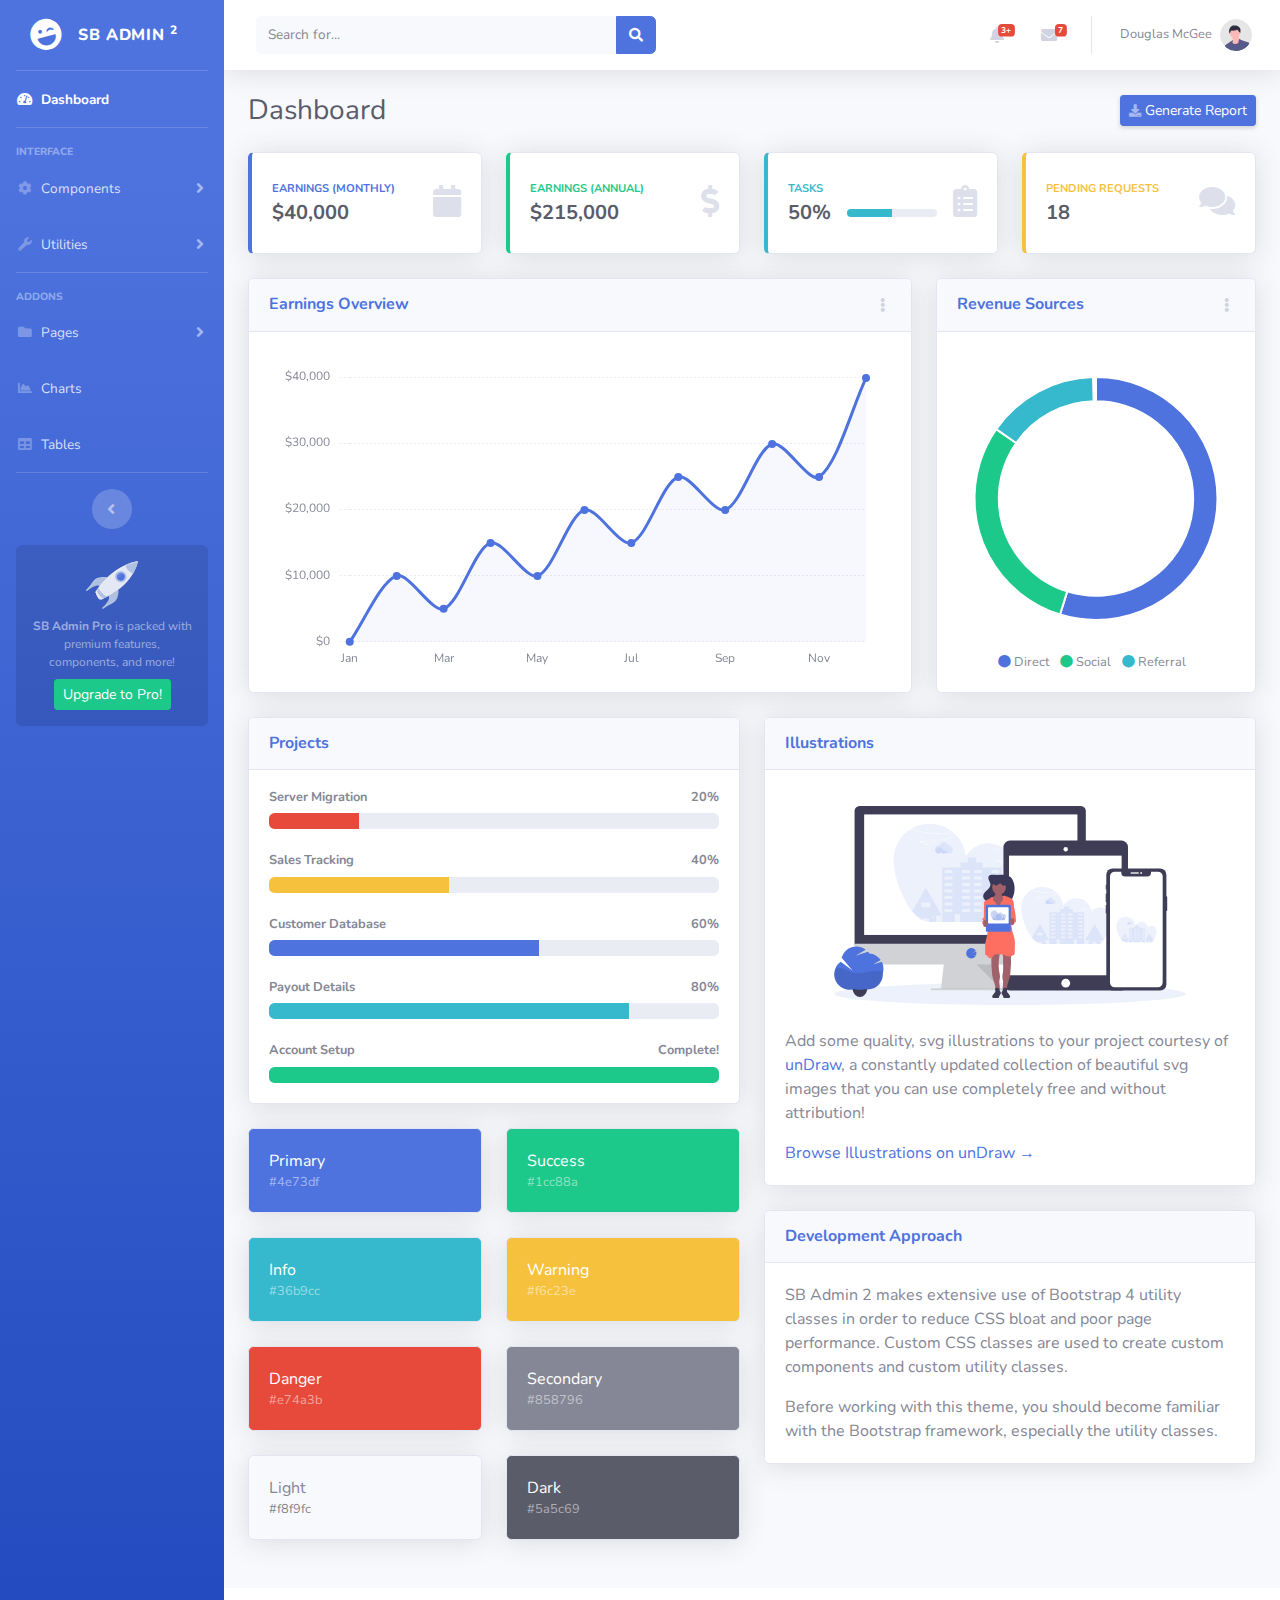
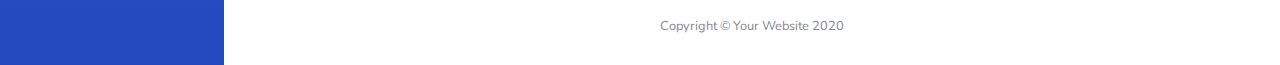
==== index.html @ 102c2aad "Initial commit" ====
<!DOCTYPE html>
<html lang="en">

<head>

    <meta charset="utf-8">
    <meta http-equiv="X-UA-Compatible" content="IE=edge">
    <meta name="viewport" content="width=device-width, initial-scale=1, shrink-to-fit=no">
    <meta name="description" content="">
    <meta name="author" content="">

    <title>SB Admin 2 - Dashboard</title>

    <!-- Custom fonts for this template-->
    <link href="vendor/fontawesome-free/css/all.min.css" rel="stylesheet" type="text/css">
    <link
        href="https://fonts.googleapis.com/css?family=Nunito:200,200i,300,300i,400,400i,600,600i,700,700i,800,800i,900,900i"
        rel="stylesheet">

    <!-- Custom styles for this template-->
    <link href="css/sb-admin-2.min.css" rel="stylesheet">

</head>

<body id="page-top">

    <!-- Page Wrapper -->
    <div id="wrapper">

        <!-- Sidebar -->
        <ul class="navbar-nav bg-gradient-primary sidebar sidebar-dark accordion" id="accordionSidebar">

            <!-- Sidebar - Brand -->
            <a class="sidebar-brand d-flex align-items-center justify-content-center" href="index.html">
                <div class="sidebar-brand-icon rotate-n-15">
                    <i class="fas fa-laugh-wink"></i>
                </div>
                <div class="sidebar-brand-text mx-3">SB Admin <sup>2</sup></div>
            </a>

            <!-- Divider -->
            <hr class="sidebar-divider my-0">

            <!-- Nav Item - Dashboard -->
            <li class="nav-item active">
                <a class="nav-link" href="index.html">
                    <i class="fas fa-fw fa-tachometer-alt"></i>
                    <span>Dashboard</span></a>
            </li>

            <!-- Divider -->
            <hr class="sidebar-divider">

            <!-- Heading -->
            <div class="sidebar-heading">
                Interface
            </div>

            <!-- Nav Item - Pages Collapse Menu -->
            <li class="nav-item">
                <a class="nav-link collapsed" href="#" data-toggle="collapse" data-target="#collapseTwo"
                    aria-expanded="true" aria-controls="collapseTwo">
                    <i class="fas fa-fw fa-cog"></i>
                    <span>Components</span>
                </a>
                <div id="collapseTwo" class="collapse" aria-labelledby="headingTwo" data-parent="#accordionSidebar">
                    <div class="bg-white py-2 collapse-inner rounded">
                        <h6 class="collapse-header">Custom Components:</h6>
                        <a class="collapse-item" href="buttons.html">Buttons</a>
                        <a class="collapse-item" href="cards.html">Cards</a>
                    </div>
                </div>
            </li>

            <!-- Nav Item - Utilities Collapse Menu -->
            <li class="nav-item">
                <a class="nav-link collapsed" href="#" data-toggle="collapse" data-target="#collapseUtilities"
                    aria-expanded="true" aria-controls="collapseUtilities">
                    <i class="fas fa-fw fa-wrench"></i>
                    <span>Utilities</span>
                </a>
                <div id="collapseUtilities" class="collapse" aria-labelledby="headingUtilities"
                    data-parent="#accordionSidebar">
                    <div class="bg-white py-2 collapse-inner rounded">
                        <h6 class="collapse-header">Custom Utilities:</h6>
                        <a class="collapse-item" href="utilities-color.html">Colors</a>
                        <a class="collapse-item" href="utilities-border.html">Borders</a>
                        <a class="collapse-item" href="utilities-animation.html">Animations</a>
                        <a class="collapse-item" href="utilities-other.html">Other</a>
                    </div>
                </div>
            </li>

            <!-- Divider -->
            <hr class="sidebar-divider">

            <!-- Heading -->
            <div class="sidebar-heading">
                Addons
            </div>

            <!-- Nav Item - Pages Collapse Menu -->
            <li class="nav-item">
                <a class="nav-link collapsed" href="#" data-toggle="collapse" data-target="#collapsePages"
                    aria-expanded="true" aria-controls="collapsePages">
                    <i class="fas fa-fw fa-folder"></i>
                    <span>Pages</span>
                </a>
                <div id="collapsePages" class="collapse" aria-labelledby="headingPages" data-parent="#accordionSidebar">
                    <div class="bg-white py-2 collapse-inner rounded">
                        <h6 class="collapse-header">Login Screens:</h6>
                        <a class="collapse-item" href="login.html">Login</a>
                        <a class="collapse-item" href="register.html">Register</a>
                        <a class="collapse-item" href="forgot-password.html">Forgot Password</a>
                        <div class="collapse-divider"></div>
                        <h6 class="collapse-header">Other Pages:</h6>
                        <a class="collapse-item" href="404.html">404 Page</a>
                        <a class="collapse-item" href="blank.html">Blank Page</a>
                    </div>
                </div>
            </li>

            <!-- Nav Item - Charts -->
            <li class="nav-item">
                <a class="nav-link" href="charts.html">
                    <i class="fas fa-fw fa-chart-area"></i>
                    <span>Charts</span></a>
            </li>

            <!-- Nav Item - Tables -->
            <li class="nav-item">
                <a class="nav-link" href="tables.html">
                    <i class="fas fa-fw fa-table"></i>
                    <span>Tables</span></a>
            </li>

            <!-- Divider -->
            <hr class="sidebar-divider d-none d-md-block">

            <!-- Sidebar Toggler (Sidebar) -->
            <div class="text-center d-none d-md-inline">
                <button class="rounded-circle border-0" id="sidebarToggle"></button>
            </div>

            <!-- Sidebar Message -->
            <div class="sidebar-card">
                <img class="sidebar-card-illustration mb-2" src="img/undraw_rocket.svg" alt="">
                <p class="text-center mb-2"><strong>SB Admin Pro</strong> is packed with premium features, components, and more!</p>
                <a class="btn btn-success btn-sm" href="https://startbootstrap.com/theme/sb-admin-pro">Upgrade to Pro!</a>
            </div>

        </ul>
        <!-- End of Sidebar -->

        <!-- Content Wrapper -->
        <div id="content-wrapper" class="d-flex flex-column">

            <!-- Main Content -->
            <div id="content">

                <!-- Topbar -->
                <nav class="navbar navbar-expand navbar-light bg-white topbar mb-4 static-top shadow">

                    <!-- Sidebar Toggle (Topbar) -->
                    <button id="sidebarToggleTop" class="btn btn-link d-md-none rounded-circle mr-3">
                        <i class="fa fa-bars"></i>
                    </button>

                    <!-- Topbar Search -->
                    <form
                        class="d-none d-sm-inline-block form-inline mr-auto ml-md-3 my-2 my-md-0 mw-100 navbar-search">
                        <div class="input-group">
                            <input type="text" class="form-control bg-light border-0 small" placeholder="Search for..."
                                aria-label="Search" aria-describedby="basic-addon2">
                            <div class="input-group-append">
                                <button class="btn btn-primary" type="button">
                                    <i class="fas fa-search fa-sm"></i>
                                </button>
                            </div>
                        </div>
                    </form>

                    <!-- Topbar Navbar -->
                    <ul class="navbar-nav ml-auto">

                        <!-- Nav Item - Search Dropdown (Visible Only XS) -->
                        <li class="nav-item dropdown no-arrow d-sm-none">
                            <a class="nav-link dropdown-toggle" href="#" id="searchDropdown" role="button"
                                data-toggle="dropdown" aria-haspopup="true" aria-expanded="false">
                                <i class="fas fa-search fa-fw"></i>
                            </a>
                            <!-- Dropdown - Messages -->
                            <div class="dropdown-menu dropdown-menu-right p-3 shadow animated--grow-in"
                                aria-labelledby="searchDropdown">
                                <form class="form-inline mr-auto w-100 navbar-search">
                                    <div class="input-group">
                                        <input type="text" class="form-control bg-light border-0 small"
                                            placeholder="Search for..." aria-label="Search"
                                            aria-describedby="basic-addon2">
                                        <div class="input-group-append">
                                            <button class="btn btn-primary" type="button">
                                                <i class="fas fa-search fa-sm"></i>
                                            </button>
                                        </div>
                                    </div>
                                </form>
                            </div>
                        </li>

                        <!-- Nav Item - Alerts -->
                        <li class="nav-item dropdown no-arrow mx-1">
                            <a class="nav-link dropdown-toggle" href="#" id="alertsDropdown" role="button"
                                data-toggle="dropdown" aria-haspopup="true" aria-expanded="false">
                                <i class="fas fa-bell fa-fw"></i>
                                <!-- Counter - Alerts -->
                                <span class="badge badge-danger badge-counter">3+</span>
                            </a>
                            <!-- Dropdown - Alerts -->
                            <div class="dropdown-list dropdown-menu dropdown-menu-right shadow animated--grow-in"
                                aria-labelledby="alertsDropdown">
                                <h6 class="dropdown-header">
                                    Alerts Center
                                </h6>
                                <a class="dropdown-item d-flex align-items-center" href="#">
                                    <div class="mr-3">
                                        <div class="icon-circle bg-primary">
                                            <i class="fas fa-file-alt text-white"></i>
                                        </div>
                                    </div>
                                    <div>
                                        <div class="small text-gray-500">December 12, 2019</div>
                                        <span class="font-weight-bold">A new monthly report is ready to download!</span>
                                    </div>
                                </a>
                                <a class="dropdown-item d-flex align-items-center" href="#">
                                    <div class="mr-3">
                                        <div class="icon-circle bg-success">
                                            <i class="fas fa-donate text-white"></i>
                                        </div>
                                    </div>
                                    <div>
                                        <div class="small text-gray-500">December 7, 2019</div>
                                        $290.29 has been deposited into your account!
                                    </div>
                                </a>
                                <a class="dropdown-item d-flex align-items-center" href="#">
                                    <div class="mr-3">
                                        <div class="icon-circle bg-warning">
                                            <i class="fas fa-exclamation-triangle text-white"></i>
                                        </div>
                                    </div>
                                    <div>
                                        <div class="small text-gray-500">December 2, 2019</div>
                                        Spending Alert: We've noticed unusually high spending for your account.
                                    </div>
                                </a>
                                <a class="dropdown-item text-center small text-gray-500" href="#">Show All Alerts</a>
                            </div>
                        </li>

                        <!-- Nav Item - Messages -->
                        <li class="nav-item dropdown no-arrow mx-1">
                            <a class="nav-link dropdown-toggle" href="#" id="messagesDropdown" role="button"
                                data-toggle="dropdown" aria-haspopup="true" aria-expanded="false">
                                <i class="fas fa-envelope fa-fw"></i>
                                <!-- Counter - Messages -->
                                <span class="badge badge-danger badge-counter">7</span>
                            </a>
                            <!-- Dropdown - Messages -->
                            <div class="dropdown-list dropdown-menu dropdown-menu-right shadow animated--grow-in"
                                aria-labelledby="messagesDropdown">
                                <h6 class="dropdown-header">
                                    Message Center
                                </h6>
                                <a class="dropdown-item d-flex align-items-center" href="#">
                                    <div class="dropdown-list-image mr-3">
                                        <img class="rounded-circle" src="img/undraw_profile_1.svg"
                                            alt="">
                                        <div class="status-indicator bg-success"></div>
                                    </div>
                                    <div class="font-weight-bold">
                                        <div class="text-truncate">Hi there! I am wondering if you can help me with a
                                            problem I've been having.</div>
                                        <div class="small text-gray-500">Emily Fowler · 58m</div>
                                    </div>
                                </a>
                                <a class="dropdown-item d-flex align-items-center" href="#">
                                    <div class="dropdown-list-image mr-3">
                                        <img class="rounded-circle" src="img/undraw_profile_2.svg"
                                            alt="">
                                        <div class="status-indicator"></div>
                                    </div>
                                    <div>
                                        <div class="text-truncate">I have the photos that you ordered last month, how
                                            would you like them sent to you?</div>
                                        <div class="small text-gray-500">Jae Chun · 1d</div>
                                    </div>
                                </a>
                                <a class="dropdown-item d-flex align-items-center" href="#">
                                    <div class="dropdown-list-image mr-3">
                                        <img class="rounded-circle" src="img/undraw_profile_3.svg"
                                            alt="">
                                        <div class="status-indicator bg-warning"></div>
                                    </div>
                                    <div>
                                        <div class="text-truncate">Last month's report looks great, I am very happy with
                                            the progress so far, keep up the good work!</div>
                                        <div class="small text-gray-500">Morgan Alvarez · 2d</div>
                                    </div>
                                </a>
                                <a class="dropdown-item d-flex align-items-center" href="#">
                                    <div class="dropdown-list-image mr-3">
                                        <img class="rounded-circle" src="https://source.unsplash.com/Mv9hjnEUHR4/60x60"
                                            alt="">
                                        <div class="status-indicator bg-success"></div>
                                    </div>
                                    <div>
                                        <div class="text-truncate">Am I a good boy? The reason I ask is because someone
                                            told me that people say this to all dogs, even if they aren't good...</div>
                                        <div class="small text-gray-500">Chicken the Dog · 2w</div>
                                    </div>
                                </a>
                                <a class="dropdown-item text-center small text-gray-500" href="#">Read More Messages</a>
                            </div>
                        </li>

                        <div class="topbar-divider d-none d-sm-block"></div>

                        <!-- Nav Item - User Information -->
                        <li class="nav-item dropdown no-arrow">
                            <a class="nav-link dropdown-toggle" href="#" id="userDropdown" role="button"
                                data-toggle="dropdown" aria-haspopup="true" aria-expanded="false">
                                <span class="mr-2 d-none d-lg-inline text-gray-600 small">Douglas McGee</span>
                                <img class="img-profile rounded-circle"
                                    src="img/undraw_profile.svg">
                            </a>
                            <!-- Dropdown - User Information -->
                            <div class="dropdown-menu dropdown-menu-right shadow animated--grow-in"
                                aria-labelledby="userDropdown">
                                <a class="dropdown-item" href="#">
                                    <i class="fas fa-user fa-sm fa-fw mr-2 text-gray-400"></i>
                                    Profile
                                </a>
                                <a class="dropdown-item" href="#">
                                    <i class="fas fa-cogs fa-sm fa-fw mr-2 text-gray-400"></i>
                                    Settings
                                </a>
                                <a class="dropdown-item" href="#">
                                    <i class="fas fa-list fa-sm fa-fw mr-2 text-gray-400"></i>
                                    Activity Log
                                </a>
                                <div class="dropdown-divider"></div>
                                <a class="dropdown-item" href="#" data-toggle="modal" data-target="#logoutModal">
                                    <i class="fas fa-sign-out-alt fa-sm fa-fw mr-2 text-gray-400"></i>
                                    Logout
                                </a>
                            </div>
                        </li>

                    </ul>

                </nav>
                <!-- End of Topbar -->

                <!-- Begin Page Content -->
                <div class="container-fluid">

                    <!-- Page Heading -->
                    <div class="d-sm-flex align-items-center justify-content-between mb-4">
                        <h1 class="h3 mb-0 text-gray-800">Dashboard</h1>
                        <a href="#" class="d-none d-sm-inline-block btn btn-sm btn-primary shadow-sm"><i
                                class="fas fa-download fa-sm text-white-50"></i> Generate Report</a>
                    </div>

                    <!-- Content Row -->
                    <div class="row">

                        <!-- Earnings (Monthly) Card Example -->
                        <div class="col-xl-3 col-md-6 mb-4">
                            <div class="card border-left-primary shadow h-100 py-2">
                                <div class="card-body">
                                    <div class="row no-gutters align-items-center">
                                        <div class="col mr-2">
                                            <div class="text-xs font-weight-bold text-primary text-uppercase mb-1">
                                                Earnings (Monthly)</div>
                                            <div class="h5 mb-0 font-weight-bold text-gray-800">$40,000</div>
                                        </div>
                                        <div class="col-auto">
                                            <i class="fas fa-calendar fa-2x text-gray-300"></i>
                                        </div>
                                    </div>
                                </div>
                            </div>
                        </div>

                        <!-- Earnings (Monthly) Card Example -->
                        <div class="col-xl-3 col-md-6 mb-4">
                            <div class="card border-left-success shadow h-100 py-2">
                                <div class="card-body">
                                    <div class="row no-gutters align-items-center">
                                        <div class="col mr-2">
                                            <div class="text-xs font-weight-bold text-success text-uppercase mb-1">
                                                Earnings (Annual)</div>
                                            <div class="h5 mb-0 font-weight-bold text-gray-800">$215,000</div>
                                        </div>
                                        <div class="col-auto">
                                            <i class="fas fa-dollar-sign fa-2x text-gray-300"></i>
                                        </div>
                                    </div>
                                </div>
                            </div>
                        </div>

                        <!-- Earnings (Monthly) Card Example -->
                        <div class="col-xl-3 col-md-6 mb-4">
                            <div class="card border-left-info shadow h-100 py-2">
                                <div class="card-body">
                                    <div class="row no-gutters align-items-center">
                                        <div class="col mr-2">
                                            <div class="text-xs font-weight-bold text-info text-uppercase mb-1">Tasks
                                            </div>
                                            <div class="row no-gutters align-items-center">
                                                <div class="col-auto">
                                                    <div class="h5 mb-0 mr-3 font-weight-bold text-gray-800">50%</div>
                                                </div>
                                                <div class="col">
                                                    <div class="progress progress-sm mr-2">
                                                        <div class="progress-bar bg-info" role="progressbar"
                                                            style="width: 50%" aria-valuenow="50" aria-valuemin="0"
                                                            aria-valuemax="100"></div>
                                                    </div>
                                                </div>
                                            </div>
                                        </div>
                                        <div class="col-auto">
                                            <i class="fas fa-clipboard-list fa-2x text-gray-300"></i>
                                        </div>
                                    </div>
                                </div>
                            </div>
                        </div>

                        <!-- Pending Requests Card Example -->
                        <div class="col-xl-3 col-md-6 mb-4">
                            <div class="card border-left-warning shadow h-100 py-2">
                                <div class="card-body">
                                    <div class="row no-gutters align-items-center">
                                        <div class="col mr-2">
                                            <div class="text-xs font-weight-bold text-warning text-uppercase mb-1">
                                                Pending Requests</div>
                                            <div class="h5 mb-0 font-weight-bold text-gray-800">18</div>
                                        </div>
                                        <div class="col-auto">
                                            <i class="fas fa-comments fa-2x text-gray-300"></i>
                                        </div>
                                    </div>
                                </div>
                            </div>
                        </div>
                    </div>

                    <!-- Content Row -->

                    <div class="row">

                        <!-- Area Chart -->
                        <div class="col-xl-8 col-lg-7">
                            <div class="card shadow mb-4">
                                <!-- Card Header - Dropdown -->
                                <div
                                    class="card-header py-3 d-flex flex-row align-items-center justify-content-between">
                                    <h6 class="m-0 font-weight-bold text-primary">Earnings Overview</h6>
                                    <div class="dropdown no-arrow">
                                        <a class="dropdown-toggle" href="#" role="button" id="dropdownMenuLink"
                                            data-toggle="dropdown" aria-haspopup="true" aria-expanded="false">
                                            <i class="fas fa-ellipsis-v fa-sm fa-fw text-gray-400"></i>
                                        </a>
                                        <div class="dropdown-menu dropdown-menu-right shadow animated--fade-in"
                                            aria-labelledby="dropdownMenuLink">
                                            <div class="dropdown-header">Dropdown Header:</div>
                                            <a class="dropdown-item" href="#">Action</a>
                                            <a class="dropdown-item" href="#">Another action</a>
                                            <div class="dropdown-divider"></div>
                                            <a class="dropdown-item" href="#">Something else here</a>
                                        </div>
                                    </div>
                                </div>
                                <!-- Card Body -->
                                <div class="card-body">
                                    <div class="chart-area">
                                        <canvas id="myAreaChart"></canvas>
                                    </div>
                                </div>
                            </div>
                        </div>

                        <!-- Pie Chart -->
                        <div class="col-xl-4 col-lg-5">
                            <div class="card shadow mb-4">
                                <!-- Card Header - Dropdown -->
                                <div
                                    class="card-header py-3 d-flex flex-row align-items-center justify-content-between">
                                    <h6 class="m-0 font-weight-bold text-primary">Revenue Sources</h6>
                                    <div class="dropdown no-arrow">
                                        <a class="dropdown-toggle" href="#" role="button" id="dropdownMenuLink"
                                            data-toggle="dropdown" aria-haspopup="true" aria-expanded="false">
                                            <i class="fas fa-ellipsis-v fa-sm fa-fw text-gray-400"></i>
                                        </a>
                                        <div class="dropdown-menu dropdown-menu-right shadow animated--fade-in"
                                            aria-labelledby="dropdownMenuLink">
                                            <div class="dropdown-header">Dropdown Header:</div>
                                            <a class="dropdown-item" href="#">Action</a>
                                            <a class="dropdown-item" href="#">Another action</a>
                                            <div class="dropdown-divider"></div>
                                            <a class="dropdown-item" href="#">Something else here</a>
                                        </div>
                                    </div>
                                </div>
                                <!-- Card Body -->
                                <div class="card-body">
                                    <div class="chart-pie pt-4 pb-2">
                                        <canvas id="myPieChart"></canvas>
                                    </div>
                                    <div class="mt-4 text-center small">
                                        <span class="mr-2">
                                            <i class="fas fa-circle text-primary"></i> Direct
                                        </span>
                                        <span class="mr-2">
                                            <i class="fas fa-circle text-success"></i> Social
                                        </span>
                                        <span class="mr-2">
                                            <i class="fas fa-circle text-info"></i> Referral
                                        </span>
                                    </div>
                                </div>
                            </div>
                        </div>
                    </div>

                    <!-- Content Row -->
                    <div class="row">

                        <!-- Content Column -->
                        <div class="col-lg-6 mb-4">

                            <!-- Project Card Example -->
                            <div class="card shadow mb-4">
                                <div class="card-header py-3">
                                    <h6 class="m-0 font-weight-bold text-primary">Projects</h6>
                                </div>
                                <div class="card-body">
                                    <h4 class="small font-weight-bold">Server Migration <span
                                            class="float-right">20%</span></h4>
                                    <div class="progress mb-4">
                                        <div class="progress-bar bg-danger" role="progressbar" style="width: 20%"
                                            aria-valuenow="20" aria-valuemin="0" aria-valuemax="100"></div>
                                    </div>
                                    <h4 class="small font-weight-bold">Sales Tracking <span
                                            class="float-right">40%</span></h4>
                                    <div class="progress mb-4">
                                        <div class="progress-bar bg-warning" role="progressbar" style="width: 40%"
                                            aria-valuenow="40" aria-valuemin="0" aria-valuemax="100"></div>
                                    </div>
                                    <h4 class="small font-weight-bold">Customer Database <span
                                            class="float-right">60%</span></h4>
                                    <div class="progress mb-4">
                                        <div class="progress-bar" role="progressbar" style="width: 60%"
                                            aria-valuenow="60" aria-valuemin="0" aria-valuemax="100"></div>
                                    </div>
                                    <h4 class="small font-weight-bold">Payout Details <span
                                            class="float-right">80%</span></h4>
                                    <div class="progress mb-4">
                                        <div class="progress-bar bg-info" role="progressbar" style="width: 80%"
                                            aria-valuenow="80" aria-valuemin="0" aria-valuemax="100"></div>
                                    </div>
                                    <h4 class="small font-weight-bold">Account Setup <span
                                            class="float-right">Complete!</span></h4>
                                    <div class="progress">
                                        <div class="progress-bar bg-success" role="progressbar" style="width: 100%"
                                            aria-valuenow="100" aria-valuemin="0" aria-valuemax="100"></div>
                                    </div>
                                </div>
                            </div>

                            <!-- Color System -->
                            <div class="row">
                                <div class="col-lg-6 mb-4">
                                    <div class="card bg-primary text-white shadow">
                                        <div class="card-body">
                                            Primary
                                            <div class="text-white-50 small">#4e73df</div>
                                        </div>
                                    </div>
                                </div>
                                <div class="col-lg-6 mb-4">
                                    <div class="card bg-success text-white shadow">
                                        <div class="card-body">
                                            Success
                                            <div class="text-white-50 small">#1cc88a</div>
                                        </div>
                                    </div>
                                </div>
                                <div class="col-lg-6 mb-4">
                                    <div class="card bg-info text-white shadow">
                                        <div class="card-body">
                                            Info
                                            <div class="text-white-50 small">#36b9cc</div>
                                        </div>
                                    </div>
                                </div>
                                <div class="col-lg-6 mb-4">
                                    <div class="card bg-warning text-white shadow">
                                        <div class="card-body">
                                            Warning
                                            <div class="text-white-50 small">#f6c23e</div>
                                        </div>
                                    </div>
                                </div>
                                <div class="col-lg-6 mb-4">
                                    <div class="card bg-danger text-white shadow">
                                        <div class="card-body">
                                            Danger
                                            <div class="text-white-50 small">#e74a3b</div>
                                        </div>
                                    </div>
                                </div>
                                <div class="col-lg-6 mb-4">
                                    <div class="card bg-secondary text-white shadow">
                                        <div class="card-body">
                                            Secondary
                                            <div class="text-white-50 small">#858796</div>
                                        </div>
                                    </div>
                                </div>
                                <div class="col-lg-6 mb-4">
                                    <div class="card bg-light text-black shadow">
                                        <div class="card-body">
                                            Light
                                            <div class="text-black-50 small">#f8f9fc</div>
                                        </div>
                                    </div>
                                </div>
                                <div class="col-lg-6 mb-4">
                                    <div class="card bg-dark text-white shadow">
                                        <div class="card-body">
                                            Dark
                                            <div class="text-white-50 small">#5a5c69</div>
                                        </div>
                                    </div>
                                </div>
                            </div>

                        </div>

                        <div class="col-lg-6 mb-4">

                            <!-- Illustrations -->
                            <div class="card shadow mb-4">
                                <div class="card-header py-3">
                                    <h6 class="m-0 font-weight-bold text-primary">Illustrations</h6>
                                </div>
                                <div class="card-body">
                                    <div class="text-center">
                                        <img class="img-fluid px-3 px-sm-4 mt-3 mb-4" style="width: 25rem;"
                                            src="img/undraw_posting_photo.svg" alt="">
                                    </div>
                                    <p>Add some quality, svg illustrations to your project courtesy of <a
                                            target="_blank" rel="nofollow" href="https://undraw.co/">unDraw</a>, a
                                        constantly updated collection of beautiful svg images that you can use
                                        completely free and without attribution!</p>
                                    <a target="_blank" rel="nofollow" href="https://undraw.co/">Browse Illustrations on
                                        unDraw &rarr;</a>
                                </div>
                            </div>

                            <!-- Approach -->
                            <div class="card shadow mb-4">
                                <div class="card-header py-3">
                                    <h6 class="m-0 font-weight-bold text-primary">Development Approach</h6>
                                </div>
                                <div class="card-body">
                                    <p>SB Admin 2 makes extensive use of Bootstrap 4 utility classes in order to reduce
                                        CSS bloat and poor page performance. Custom CSS classes are used to create
                                        custom components and custom utility classes.</p>
                                    <p class="mb-0">Before working with this theme, you should become familiar with the
                                        Bootstrap framework, especially the utility classes.</p>
                                </div>
                            </div>

                        </div>
                    </div>

                </div>
                <!-- /.container-fluid -->

            </div>
            <!-- End of Main Content -->

            <!-- Footer -->
            <footer class="sticky-footer bg-white">
                <div class="container my-auto">
                    <div class="copyright text-center my-auto">
                        <span>Copyright &copy; Your Website 2020</span>
                    </div>
                </div>
            </footer>
            <!-- End of Footer -->

        </div>
        <!-- End of Content Wrapper -->

    </div>
    <!-- End of Page Wrapper -->

    <!-- Scroll to Top Button-->
    <a class="scroll-to-top rounded" href="#page-top">
        <i class="fas fa-angle-up"></i>
    </a>

    <!-- Logout Modal-->
    <div class="modal fade" id="logoutModal" tabindex="-1" role="dialog" aria-labelledby="exampleModalLabel"
        aria-hidden="true">
        <div class="modal-dialog" role="document">
            <div class="modal-content">
                <div class="modal-header">
                    <h5 class="modal-title" id="exampleModalLabel">Ready to Leave?</h5>
                    <button class="close" type="button" data-dismiss="modal" aria-label="Close">
                        <span aria-hidden="true">×</span>
                    </button>
                </div>
                <div class="modal-body">Select "Logout" below if you are ready to end your current session.</div>
                <div class="modal-footer">
                    <button class="btn btn-secondary" type="button" data-dismiss="modal">Cancel</button>
                    <a class="btn btn-primary" href="login.html">Logout</a>
                </div>
            </div>
        </div>
    </div>

    <!-- Bootstrap core JavaScript-->
    <script src="vendor/jquery/jquery.min.js"></script>
    <script src="vendor/bootstrap/js/bootstrap.bundle.min.js"></script>

    <!-- Core plugin JavaScript-->
    <script src="vendor/jquery-easing/jquery.easing.min.js"></script>

    <!-- Custom scripts for all pages-->
    <script src="js/sb-admin-2.min.js"></script>

    <!-- Page level plugins -->
    <script src="vendor/chart.js/Chart.min.js"></script>

    <!-- Page level custom scripts -->
    <script src="js/demo/chart-area-demo.js"></script>
    <script src="js/demo/chart-pie-demo.js"></script>

</body>

</html>
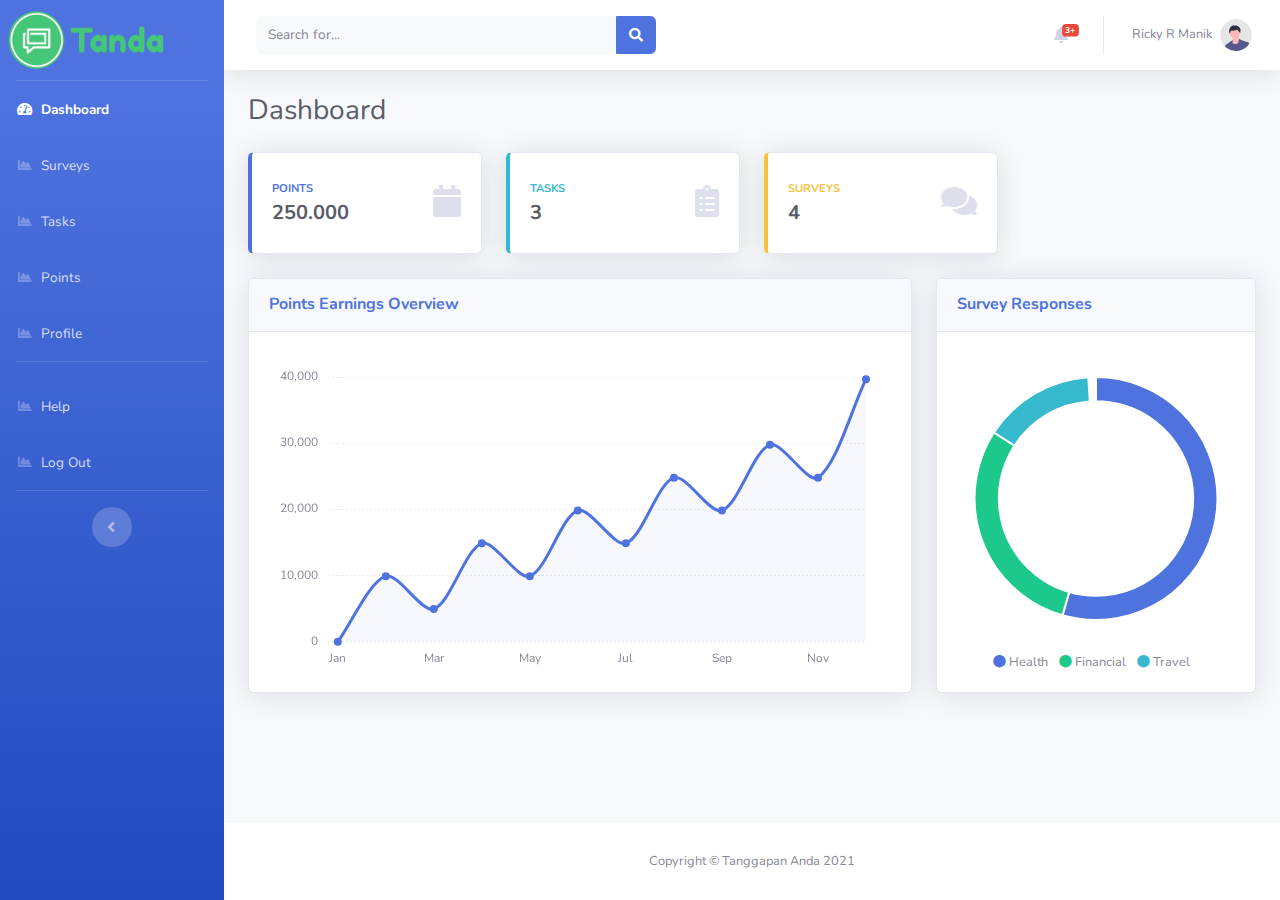
==== commit bbc1a8cb: "Delete Pricing" ====
--- a/index.html
+++ b/index.html
@@ -9,7 +9,7 @@
     <meta name="description" content="">
     <meta name="author" content="">
 
-    <title>SB Admin 2 - Dashboard</title>
+    <title>TANDA - Dashboard</title>
 
     <!-- Custom fonts for this template-->
     <link href="vendor/fontawesome-free/css/all.min.css" rel="stylesheet" type="text/css">
@@ -31,107 +31,63 @@
         <ul class="navbar-nav bg-gradient-primary sidebar sidebar-dark accordion" id="accordionSidebar">
 
             <!-- Sidebar - Brand -->
-            <a class="sidebar-brand d-flex align-items-center justify-content-center" href="index.html">
-                <div class="sidebar-brand-icon rotate-n-15">
-                    <i class="fas fa-laugh-wink"></i>
-                </div>
-                <div class="sidebar-brand-text mx-3">SB Admin <sup>2</sup></div>
+            <a style="text-align:center;" href="index.html">
+                    <a><img src="img/logo.png" alt="logo" style="width:170px;height:80px;"></a>
             </a>
 
             <!-- Divider -->
             <hr class="sidebar-divider my-0">
 
-            <!-- Nav Item - Dashboard -->
+            <!-- Nav Item - Dashboard -->           
             <li class="nav-item active">
                 <a class="nav-link" href="index.html">
                     <i class="fas fa-fw fa-tachometer-alt"></i>
                     <span>Dashboard</span></a>
             </li>
 
+              <!-- Nav Item - Survey -->
+              <li class="nav-item">
+                <a class="nav-link" href="surveys.html">
+                    <i class="fas fa-fw fa-chart-area"></i>
+                    <span>Surveys</span></a>
+            </li>
+
+            <!-- Nav Item - Tasks -->
+            <li class="nav-item">
+                <a class="nav-link" href="tasks.html">
+                    <i class="fas fa-fw fa-chart-area"></i>
+                    <span>Tasks</span></a>
+            </li>
+
+            <!-- Nav Item - Points -->
+            <li class="nav-item">
+                <a class="nav-link" href="points.html">
+                    <i class="fas fa-fw fa-chart-area"></i>
+                    <span>Points</span></a>
+            </li>
+
+            <!-- Nav Item - Profile -->
+            <li class="nav-item">
+                <a class="nav-link" href="profile.html">
+                    <i class="fas fa-fw fa-chart-area"></i>
+                    <span>Profile</span></a>
+            </li>
+
             <!-- Divider -->
             <hr class="sidebar-divider">
 
-            <!-- Heading -->
-            <div class="sidebar-heading">
-                Interface
-            </div>
-
-            <!-- Nav Item - Pages Collapse Menu -->
+              <!-- Nav Item - Help -->
+              <li class="nav-item">
+                <a class="nav-link" href="help.html">
+                    <i class="fas fa-fw fa-chart-area"></i>
+                    <span>Help</span></a>
+            </li>
+
+            <!-- Nav Item - Log Out -->
             <li class="nav-item">
-                <a class="nav-link collapsed" href="#" data-toggle="collapse" data-target="#collapseTwo"
-                    aria-expanded="true" aria-controls="collapseTwo">
-                    <i class="fas fa-fw fa-cog"></i>
-                    <span>Components</span>
-                </a>
-                <div id="collapseTwo" class="collapse" aria-labelledby="headingTwo" data-parent="#accordionSidebar">
-                    <div class="bg-white py-2 collapse-inner rounded">
-                        <h6 class="collapse-header">Custom Components:</h6>
-                        <a class="collapse-item" href="buttons.html">Buttons</a>
-                        <a class="collapse-item" href="cards.html">Cards</a>
-                    </div>
-                </div>
-            </li>
-
-            <!-- Nav Item - Utilities Collapse Menu -->
-            <li class="nav-item">
-                <a class="nav-link collapsed" href="#" data-toggle="collapse" data-target="#collapseUtilities"
-                    aria-expanded="true" aria-controls="collapseUtilities">
-                    <i class="fas fa-fw fa-wrench"></i>
-                    <span>Utilities</span>
-                </a>
-                <div id="collapseUtilities" class="collapse" aria-labelledby="headingUtilities"
-                    data-parent="#accordionSidebar">
-                    <div class="bg-white py-2 collapse-inner rounded">
-                        <h6 class="collapse-header">Custom Utilities:</h6>
-                        <a class="collapse-item" href="utilities-color.html">Colors</a>
-                        <a class="collapse-item" href="utilities-border.html">Borders</a>
-                        <a class="collapse-item" href="utilities-animation.html">Animations</a>
-                        <a class="collapse-item" href="utilities-other.html">Other</a>
-                    </div>
-                </div>
-            </li>
-
-            <!-- Divider -->
-            <hr class="sidebar-divider">
-
-            <!-- Heading -->
-            <div class="sidebar-heading">
-                Addons
-            </div>
-
-            <!-- Nav Item - Pages Collapse Menu -->
-            <li class="nav-item">
-                <a class="nav-link collapsed" href="#" data-toggle="collapse" data-target="#collapsePages"
-                    aria-expanded="true" aria-controls="collapsePages">
-                    <i class="fas fa-fw fa-folder"></i>
-                    <span>Pages</span>
-                </a>
-                <div id="collapsePages" class="collapse" aria-labelledby="headingPages" data-parent="#accordionSidebar">
-                    <div class="bg-white py-2 collapse-inner rounded">
-                        <h6 class="collapse-header">Login Screens:</h6>
-                        <a class="collapse-item" href="login.html">Login</a>
-                        <a class="collapse-item" href="register.html">Register</a>
-                        <a class="collapse-item" href="forgot-password.html">Forgot Password</a>
-                        <div class="collapse-divider"></div>
-                        <h6 class="collapse-header">Other Pages:</h6>
-                        <a class="collapse-item" href="404.html">404 Page</a>
-                        <a class="collapse-item" href="blank.html">Blank Page</a>
-                    </div>
-                </div>
-            </li>
-
-            <!-- Nav Item - Charts -->
-            <li class="nav-item">
-                <a class="nav-link" href="charts.html">
-                    <i class="fas fa-fw fa-chart-area"></i>
-                    <span>Charts</span></a>
-            </li>
-
-            <!-- Nav Item - Tables -->
-            <li class="nav-item">
-                <a class="nav-link" href="tables.html">
-                    <i class="fas fa-fw fa-table"></i>
-                    <span>Tables</span></a>
+                <a class="nav-link" href="#" data-toggle="modal" data-target="#logoutModal">
+                    <i class="fas fa-fw fa-chart-area"></i>
+                    <span>Log Out</span></a>
             </li>
 
             <!-- Divider -->
@@ -140,13 +96,6 @@
             <!-- Sidebar Toggler (Sidebar) -->
             <div class="text-center d-none d-md-inline">
                 <button class="rounded-circle border-0" id="sidebarToggle"></button>
-            </div>
-
-            <!-- Sidebar Message -->
-            <div class="sidebar-card">
-                <img class="sidebar-card-illustration mb-2" src="img/undraw_rocket.svg" alt="">
-                <p class="text-center mb-2"><strong>SB Admin Pro</strong> is packed with premium features, components, and more!</p>
-                <a class="btn btn-success btn-sm" href="https://startbootstrap.com/theme/sb-admin-pro">Upgrade to Pro!</a>
             </div>
 
         </ul>
@@ -258,79 +207,13 @@
                             </div>
                         </li>
 
-                        <!-- Nav Item - Messages -->
-                        <li class="nav-item dropdown no-arrow mx-1">
-                            <a class="nav-link dropdown-toggle" href="#" id="messagesDropdown" role="button"
-                                data-toggle="dropdown" aria-haspopup="true" aria-expanded="false">
-                                <i class="fas fa-envelope fa-fw"></i>
-                                <!-- Counter - Messages -->
-                                <span class="badge badge-danger badge-counter">7</span>
-                            </a>
-                            <!-- Dropdown - Messages -->
-                            <div class="dropdown-list dropdown-menu dropdown-menu-right shadow animated--grow-in"
-                                aria-labelledby="messagesDropdown">
-                                <h6 class="dropdown-header">
-                                    Message Center
-                                </h6>
-                                <a class="dropdown-item d-flex align-items-center" href="#">
-                                    <div class="dropdown-list-image mr-3">
-                                        <img class="rounded-circle" src="img/undraw_profile_1.svg"
-                                            alt="">
-                                        <div class="status-indicator bg-success"></div>
-                                    </div>
-                                    <div class="font-weight-bold">
-                                        <div class="text-truncate">Hi there! I am wondering if you can help me with a
-                                            problem I've been having.</div>
-                                        <div class="small text-gray-500">Emily Fowler · 58m</div>
-                                    </div>
-                                </a>
-                                <a class="dropdown-item d-flex align-items-center" href="#">
-                                    <div class="dropdown-list-image mr-3">
-                                        <img class="rounded-circle" src="img/undraw_profile_2.svg"
-                                            alt="">
-                                        <div class="status-indicator"></div>
-                                    </div>
-                                    <div>
-                                        <div class="text-truncate">I have the photos that you ordered last month, how
-                                            would you like them sent to you?</div>
-                                        <div class="small text-gray-500">Jae Chun · 1d</div>
-                                    </div>
-                                </a>
-                                <a class="dropdown-item d-flex align-items-center" href="#">
-                                    <div class="dropdown-list-image mr-3">
-                                        <img class="rounded-circle" src="img/undraw_profile_3.svg"
-                                            alt="">
-                                        <div class="status-indicator bg-warning"></div>
-                                    </div>
-                                    <div>
-                                        <div class="text-truncate">Last month's report looks great, I am very happy with
-                                            the progress so far, keep up the good work!</div>
-                                        <div class="small text-gray-500">Morgan Alvarez · 2d</div>
-                                    </div>
-                                </a>
-                                <a class="dropdown-item d-flex align-items-center" href="#">
-                                    <div class="dropdown-list-image mr-3">
-                                        <img class="rounded-circle" src="https://source.unsplash.com/Mv9hjnEUHR4/60x60"
-                                            alt="">
-                                        <div class="status-indicator bg-success"></div>
-                                    </div>
-                                    <div>
-                                        <div class="text-truncate">Am I a good boy? The reason I ask is because someone
-                                            told me that people say this to all dogs, even if they aren't good...</div>
-                                        <div class="small text-gray-500">Chicken the Dog · 2w</div>
-                                    </div>
-                                </a>
-                                <a class="dropdown-item text-center small text-gray-500" href="#">Read More Messages</a>
-                            </div>
-                        </li>
-
                         <div class="topbar-divider d-none d-sm-block"></div>
 
                         <!-- Nav Item - User Information -->
                         <li class="nav-item dropdown no-arrow">
                             <a class="nav-link dropdown-toggle" href="#" id="userDropdown" role="button"
                                 data-toggle="dropdown" aria-haspopup="true" aria-expanded="false">
-                                <span class="mr-2 d-none d-lg-inline text-gray-600 small">Douglas McGee</span>
+                                <span class="mr-2 d-none d-lg-inline text-gray-600 small">Ricky R Manik</span>
                                 <img class="img-profile rounded-circle"
                                     src="img/undraw_profile.svg">
                             </a>
@@ -368,22 +251,20 @@
                     <!-- Page Heading -->
                     <div class="d-sm-flex align-items-center justify-content-between mb-4">
                         <h1 class="h3 mb-0 text-gray-800">Dashboard</h1>
-                        <a href="#" class="d-none d-sm-inline-block btn btn-sm btn-primary shadow-sm"><i
-                                class="fas fa-download fa-sm text-white-50"></i> Generate Report</a>
                     </div>
 
                     <!-- Content Row -->
                     <div class="row">
 
                         <!-- Earnings (Monthly) Card Example -->
-                        <div class="col-xl-3 col-md-6 mb-4">
+                        <a class="col-xl-3 col-md-6 mb-4" href="points.html">
                             <div class="card border-left-primary shadow h-100 py-2">
                                 <div class="card-body">
                                     <div class="row no-gutters align-items-center">
                                         <div class="col mr-2">
                                             <div class="text-xs font-weight-bold text-primary text-uppercase mb-1">
-                                                Earnings (Monthly)</div>
-                                            <div class="h5 mb-0 font-weight-bold text-gray-800">$40,000</div>
+                                                Points</div>
+                                            <div class="h5 mb-0 font-weight-bold text-gray-800">250.000</div>
                                         </div>
                                         <div class="col-auto">
                                             <i class="fas fa-calendar fa-2x text-gray-300"></i>
@@ -391,28 +272,11 @@
                                     </div>
                                 </div>
                             </div>
-                        </div>
-
+                        </a>
+
+            
                         <!-- Earnings (Monthly) Card Example -->
-                        <div class="col-xl-3 col-md-6 mb-4">
-                            <div class="card border-left-success shadow h-100 py-2">
-                                <div class="card-body">
-                                    <div class="row no-gutters align-items-center">
-                                        <div class="col mr-2">
-                                            <div class="text-xs font-weight-bold text-success text-uppercase mb-1">
-                                                Earnings (Annual)</div>
-                                            <div class="h5 mb-0 font-weight-bold text-gray-800">$215,000</div>
-                                        </div>
-                                        <div class="col-auto">
-                                            <i class="fas fa-dollar-sign fa-2x text-gray-300"></i>
-                                        </div>
-                                    </div>
-                                </div>
-                            </div>
-                        </div>
-
-                        <!-- Earnings (Monthly) Card Example -->
-                        <div class="col-xl-3 col-md-6 mb-4">
+                        <a class="col-xl-3 col-md-6 mb-4" href="tasks.html">
                             <div class="card border-left-info shadow h-100 py-2">
                                 <div class="card-body">
                                     <div class="row no-gutters align-items-center">
@@ -421,14 +285,10 @@
                                             </div>
                                             <div class="row no-gutters align-items-center">
                                                 <div class="col-auto">
-                                                    <div class="h5 mb-0 mr-3 font-weight-bold text-gray-800">50%</div>
+                                                    <div class="h5 mb-0 mr-3 font-weight-bold text-gray-800">3</div>
                                                 </div>
                                                 <div class="col">
-                                                    <div class="progress progress-sm mr-2">
-                                                        <div class="progress-bar bg-info" role="progressbar"
-                                                            style="width: 50%" aria-valuenow="50" aria-valuemin="0"
-                                                            aria-valuemax="100"></div>
-                                                    </div>
+                                                   
                                                 </div>
                                             </div>
                                         </div>
@@ -438,17 +298,17 @@
                                     </div>
                                 </div>
                             </div>
-                        </div>
+                        </a>
 
                         <!-- Pending Requests Card Example -->
-                        <div class="col-xl-3 col-md-6 mb-4">
+                        <a class="col-xl-3 col-md-6 mb-4" href="surveys.html">
                             <div class="card border-left-warning shadow h-100 py-2">
                                 <div class="card-body">
                                     <div class="row no-gutters align-items-center">
                                         <div class="col mr-2">
                                             <div class="text-xs font-weight-bold text-warning text-uppercase mb-1">
-                                                Pending Requests</div>
-                                            <div class="h5 mb-0 font-weight-bold text-gray-800">18</div>
+                                                Surveys</div>
+                                            <div class="h5 mb-0 font-weight-bold text-gray-800">4</div>
                                         </div>
                                         <div class="col-auto">
                                             <i class="fas fa-comments fa-2x text-gray-300"></i>
@@ -456,7 +316,7 @@
                                     </div>
                                 </div>
                             </div>
-                        </div>
+                        </a>
                     </div>
 
                     <!-- Content Row -->
@@ -469,21 +329,7 @@
                                 <!-- Card Header - Dropdown -->
                                 <div
                                     class="card-header py-3 d-flex flex-row align-items-center justify-content-between">
-                                    <h6 class="m-0 font-weight-bold text-primary">Earnings Overview</h6>
-                                    <div class="dropdown no-arrow">
-                                        <a class="dropdown-toggle" href="#" role="button" id="dropdownMenuLink"
-                                            data-toggle="dropdown" aria-haspopup="true" aria-expanded="false">
-                                            <i class="fas fa-ellipsis-v fa-sm fa-fw text-gray-400"></i>
-                                        </a>
-                                        <div class="dropdown-menu dropdown-menu-right shadow animated--fade-in"
-                                            aria-labelledby="dropdownMenuLink">
-                                            <div class="dropdown-header">Dropdown Header:</div>
-                                            <a class="dropdown-item" href="#">Action</a>
-                                            <a class="dropdown-item" href="#">Another action</a>
-                                            <div class="dropdown-divider"></div>
-                                            <a class="dropdown-item" href="#">Something else here</a>
-                                        </div>
-                                    </div>
+                                    <h6 class="m-0 font-weight-bold text-primary">Points Earnings Overview</h6>
                                 </div>
                                 <!-- Card Body -->
                                 <div class="card-body">
@@ -500,21 +346,7 @@
                                 <!-- Card Header - Dropdown -->
                                 <div
                                     class="card-header py-3 d-flex flex-row align-items-center justify-content-between">
-                                    <h6 class="m-0 font-weight-bold text-primary">Revenue Sources</h6>
-                                    <div class="dropdown no-arrow">
-                                        <a class="dropdown-toggle" href="#" role="button" id="dropdownMenuLink"
-                                            data-toggle="dropdown" aria-haspopup="true" aria-expanded="false">
-                                            <i class="fas fa-ellipsis-v fa-sm fa-fw text-gray-400"></i>
-                                        </a>
-                                        <div class="dropdown-menu dropdown-menu-right shadow animated--fade-in"
-                                            aria-labelledby="dropdownMenuLink">
-                                            <div class="dropdown-header">Dropdown Header:</div>
-                                            <a class="dropdown-item" href="#">Action</a>
-                                            <a class="dropdown-item" href="#">Another action</a>
-                                            <div class="dropdown-divider"></div>
-                                            <a class="dropdown-item" href="#">Something else here</a>
-                                        </div>
-                                    </div>
+                                    <h6 class="m-0 font-weight-bold text-primary">Survey Responses</h6>
                                 </div>
                                 <!-- Card Body -->
                                 <div class="card-body">
@@ -523,173 +355,19 @@
                                     </div>
                                     <div class="mt-4 text-center small">
                                         <span class="mr-2">
-                                            <i class="fas fa-circle text-primary"></i> Direct
+                                            <i class="fas fa-circle text-primary"></i> Health
                                         </span>
                                         <span class="mr-2">
-                                            <i class="fas fa-circle text-success"></i> Social
+                                            <i class="fas fa-circle text-success"></i> Financial
                                         </span>
                                         <span class="mr-2">
-                                            <i class="fas fa-circle text-info"></i> Referral
+                                            <i class="fas fa-circle text-info"></i> Travel
                                         </span>
                                     </div>
                                 </div>
                             </div>
                         </div>
                     </div>
-
-                    <!-- Content Row -->
-                    <div class="row">
-
-                        <!-- Content Column -->
-                        <div class="col-lg-6 mb-4">
-
-                            <!-- Project Card Example -->
-                            <div class="card shadow mb-4">
-                                <div class="card-header py-3">
-                                    <h6 class="m-0 font-weight-bold text-primary">Projects</h6>
-                                </div>
-                                <div class="card-body">
-                                    <h4 class="small font-weight-bold">Server Migration <span
-                                            class="float-right">20%</span></h4>
-                                    <div class="progress mb-4">
-                                        <div class="progress-bar bg-danger" role="progressbar" style="width: 20%"
-                                            aria-valuenow="20" aria-valuemin="0" aria-valuemax="100"></div>
-                                    </div>
-                                    <h4 class="small font-weight-bold">Sales Tracking <span
-                                            class="float-right">40%</span></h4>
-                                    <div class="progress mb-4">
-                                        <div class="progress-bar bg-warning" role="progressbar" style="width: 40%"
-                                            aria-valuenow="40" aria-valuemin="0" aria-valuemax="100"></div>
-                                    </div>
-                                    <h4 class="small font-weight-bold">Customer Database <span
-                                            class="float-right">60%</span></h4>
-                                    <div class="progress mb-4">
-                                        <div class="progress-bar" role="progressbar" style="width: 60%"
-                                            aria-valuenow="60" aria-valuemin="0" aria-valuemax="100"></div>
-                                    </div>
-                                    <h4 class="small font-weight-bold">Payout Details <span
-                                            class="float-right">80%</span></h4>
-                                    <div class="progress mb-4">
-                                        <div class="progress-bar bg-info" role="progressbar" style="width: 80%"
-                                            aria-valuenow="80" aria-valuemin="0" aria-valuemax="100"></div>
-                                    </div>
-                                    <h4 class="small font-weight-bold">Account Setup <span
-                                            class="float-right">Complete!</span></h4>
-                                    <div class="progress">
-                                        <div class="progress-bar bg-success" role="progressbar" style="width: 100%"
-                                            aria-valuenow="100" aria-valuemin="0" aria-valuemax="100"></div>
-                                    </div>
-                                </div>
-                            </div>
-
-                            <!-- Color System -->
-                            <div class="row">
-                                <div class="col-lg-6 mb-4">
-                                    <div class="card bg-primary text-white shadow">
-                                        <div class="card-body">
-                                            Primary
-                                            <div class="text-white-50 small">#4e73df</div>
-                                        </div>
-                                    </div>
-                                </div>
-                                <div class="col-lg-6 mb-4">
-                                    <div class="card bg-success text-white shadow">
-                                        <div class="card-body">
-                                            Success
-                                            <div class="text-white-50 small">#1cc88a</div>
-                                        </div>
-                                    </div>
-                                </div>
-                                <div class="col-lg-6 mb-4">
-                                    <div class="card bg-info text-white shadow">
-                                        <div class="card-body">
-                                            Info
-                                            <div class="text-white-50 small">#36b9cc</div>
-                                        </div>
-                                    </div>
-                                </div>
-                                <div class="col-lg-6 mb-4">
-                                    <div class="card bg-warning text-white shadow">
-                                        <div class="card-body">
-                                            Warning
-                                            <div class="text-white-50 small">#f6c23e</div>
-                                        </div>
-                                    </div>
-                                </div>
-                                <div class="col-lg-6 mb-4">
-                                    <div class="card bg-danger text-white shadow">
-                                        <div class="card-body">
-                                            Danger
-                                            <div class="text-white-50 small">#e74a3b</div>
-                                        </div>
-                                    </div>
-                                </div>
-                                <div class="col-lg-6 mb-4">
-                                    <div class="card bg-secondary text-white shadow">
-                                        <div class="card-body">
-                                            Secondary
-                                            <div class="text-white-50 small">#858796</div>
-                                        </div>
-                                    </div>
-                                </div>
-                                <div class="col-lg-6 mb-4">
-                                    <div class="card bg-light text-black shadow">
-                                        <div class="card-body">
-                                            Light
-                                            <div class="text-black-50 small">#f8f9fc</div>
-                                        </div>
-                                    </div>
-                                </div>
-                                <div class="col-lg-6 mb-4">
-                                    <div class="card bg-dark text-white shadow">
-                                        <div class="card-body">
-                                            Dark
-                                            <div class="text-white-50 small">#5a5c69</div>
-                                        </div>
-                                    </div>
-                                </div>
-                            </div>
-
-                        </div>
-
-                        <div class="col-lg-6 mb-4">
-
-                            <!-- Illustrations -->
-                            <div class="card shadow mb-4">
-                                <div class="card-header py-3">
-                                    <h6 class="m-0 font-weight-bold text-primary">Illustrations</h6>
-                                </div>
-                                <div class="card-body">
-                                    <div class="text-center">
-                                        <img class="img-fluid px-3 px-sm-4 mt-3 mb-4" style="width: 25rem;"
-                                            src="img/undraw_posting_photo.svg" alt="">
-                                    </div>
-                                    <p>Add some quality, svg illustrations to your project courtesy of <a
-                                            target="_blank" rel="nofollow" href="https://undraw.co/">unDraw</a>, a
-                                        constantly updated collection of beautiful svg images that you can use
-                                        completely free and without attribution!</p>
-                                    <a target="_blank" rel="nofollow" href="https://undraw.co/">Browse Illustrations on
-                                        unDraw &rarr;</a>
-                                </div>
-                            </div>
-
-                            <!-- Approach -->
-                            <div class="card shadow mb-4">
-                                <div class="card-header py-3">
-                                    <h6 class="m-0 font-weight-bold text-primary">Development Approach</h6>
-                                </div>
-                                <div class="card-body">
-                                    <p>SB Admin 2 makes extensive use of Bootstrap 4 utility classes in order to reduce
-                                        CSS bloat and poor page performance. Custom CSS classes are used to create
-                                        custom components and custom utility classes.</p>
-                                    <p class="mb-0">Before working with this theme, you should become familiar with the
-                                        Bootstrap framework, especially the utility classes.</p>
-                                </div>
-                            </div>
-
-                        </div>
-                    </div>
-
                 </div>
                 <!-- /.container-fluid -->
 
@@ -700,7 +378,7 @@
             <footer class="sticky-footer bg-white">
                 <div class="container my-auto">
                     <div class="copyright text-center my-auto">
-                        <span>Copyright &copy; Your Website 2020</span>
+                        <span>Copyright &copy; Tanggapan Anda 2021</span>
                     </div>
                 </div>
             </footer>
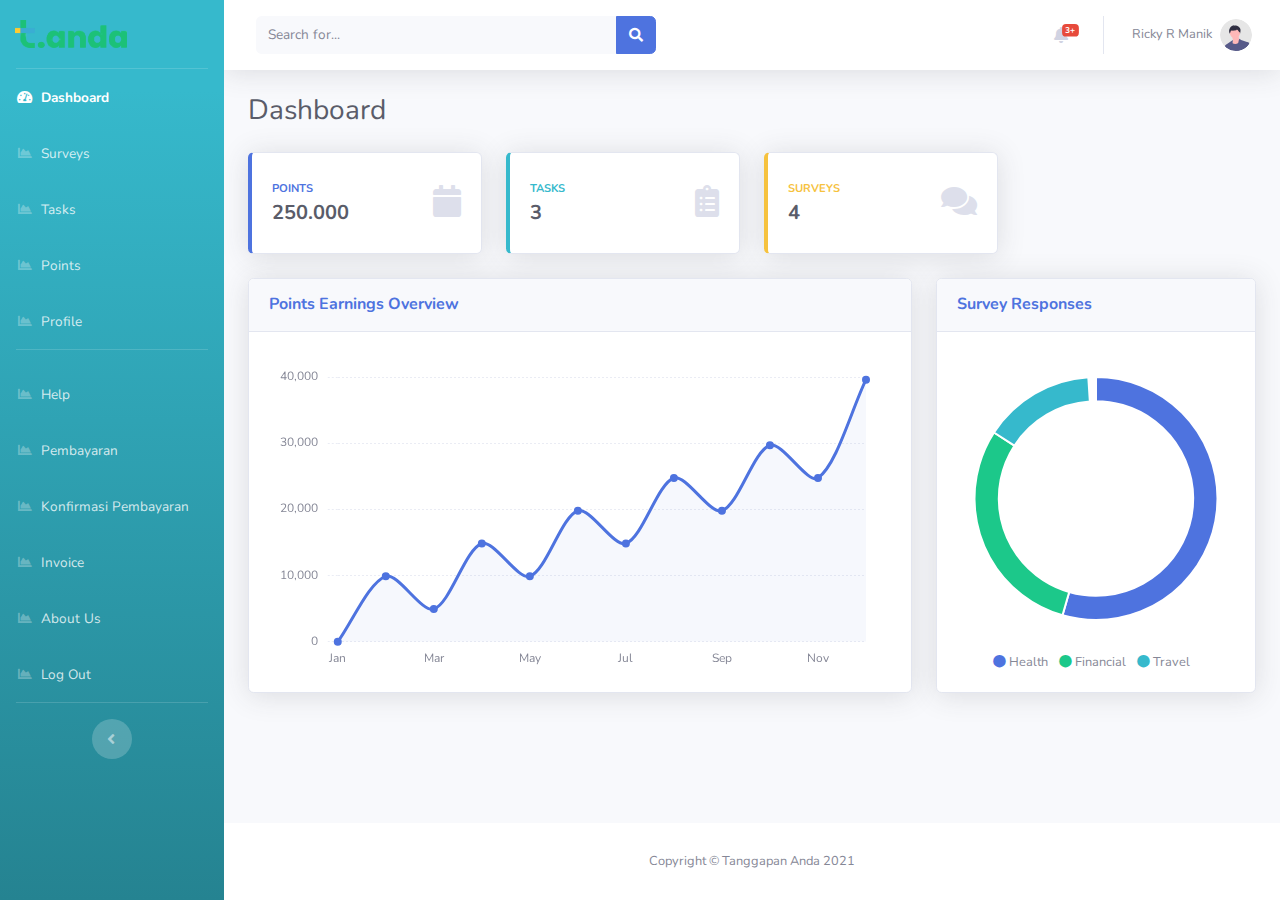
==== commit ae0acf93: "Add Some Page" ====
--- a/index.html
+++ b/index.html
@@ -31,8 +31,8 @@
         <ul class="navbar-nav bg-gradient-primary sidebar sidebar-dark accordion" id="accordionSidebar">
 
             <!-- Sidebar - Brand -->
-            <a style="text-align:center;" href="index.html">
-                    <a><img src="img/logo.png" alt="logo" style="width:170px;height:80px;"></a>
+            <a href="index.html">
+                <img src="img/logo.png" alt="logo" style="margin: 20px 10px 20px 15px; width:50%">
             </a>
 
             <!-- Divider -->
@@ -76,13 +76,41 @@
             <!-- Divider -->
             <hr class="sidebar-divider">
 
-              <!-- Nav Item - Help -->
-              <li class="nav-item">
+            <!-- Nav Item - Help -->
+            <li class="nav-item">
                 <a class="nav-link" href="help.html">
                     <i class="fas fa-fw fa-chart-area"></i>
                     <span>Help</span></a>
             </li>
 
+            <!-- Nav Item - Pembayaran -->
+             <li class="nav-item">
+                <a class="nav-link" href="pembayaran.html">
+                    <i class="fas fa-fw fa-chart-area"></i>
+                    <span>Pembayaran</span></a>
+            </li>
+
+             <!-- Nav Item - Konfirmasi Pembayaran -->
+             <li class="nav-item">
+                <a class="nav-link" href="konfirmasi pembayaran.html">
+                    <i class="fas fa-fw fa-chart-area"></i>
+                    <span>Konfirmasi Pembayaran</span></a>
+            </li>
+
+             <!-- Nav Item - Invoice -->
+             <li class="nav-item">
+                <a class="nav-link" href="invoice.html">
+                    <i class="fas fa-fw fa-chart-area"></i>
+                    <span>Invoice</span></a>
+            </li>
+
+             <!-- Nav Item - About Us -->
+             <li class="nav-item">
+                <a class="nav-link" href="about us.html">
+                    <i class="fas fa-fw fa-chart-area"></i>
+                    <span>About Us</span></a>
+            </li>
+            
             <!-- Nav Item - Log Out -->
             <li class="nav-item">
                 <a class="nav-link" href="#" data-toggle="modal" data-target="#logoutModal">
